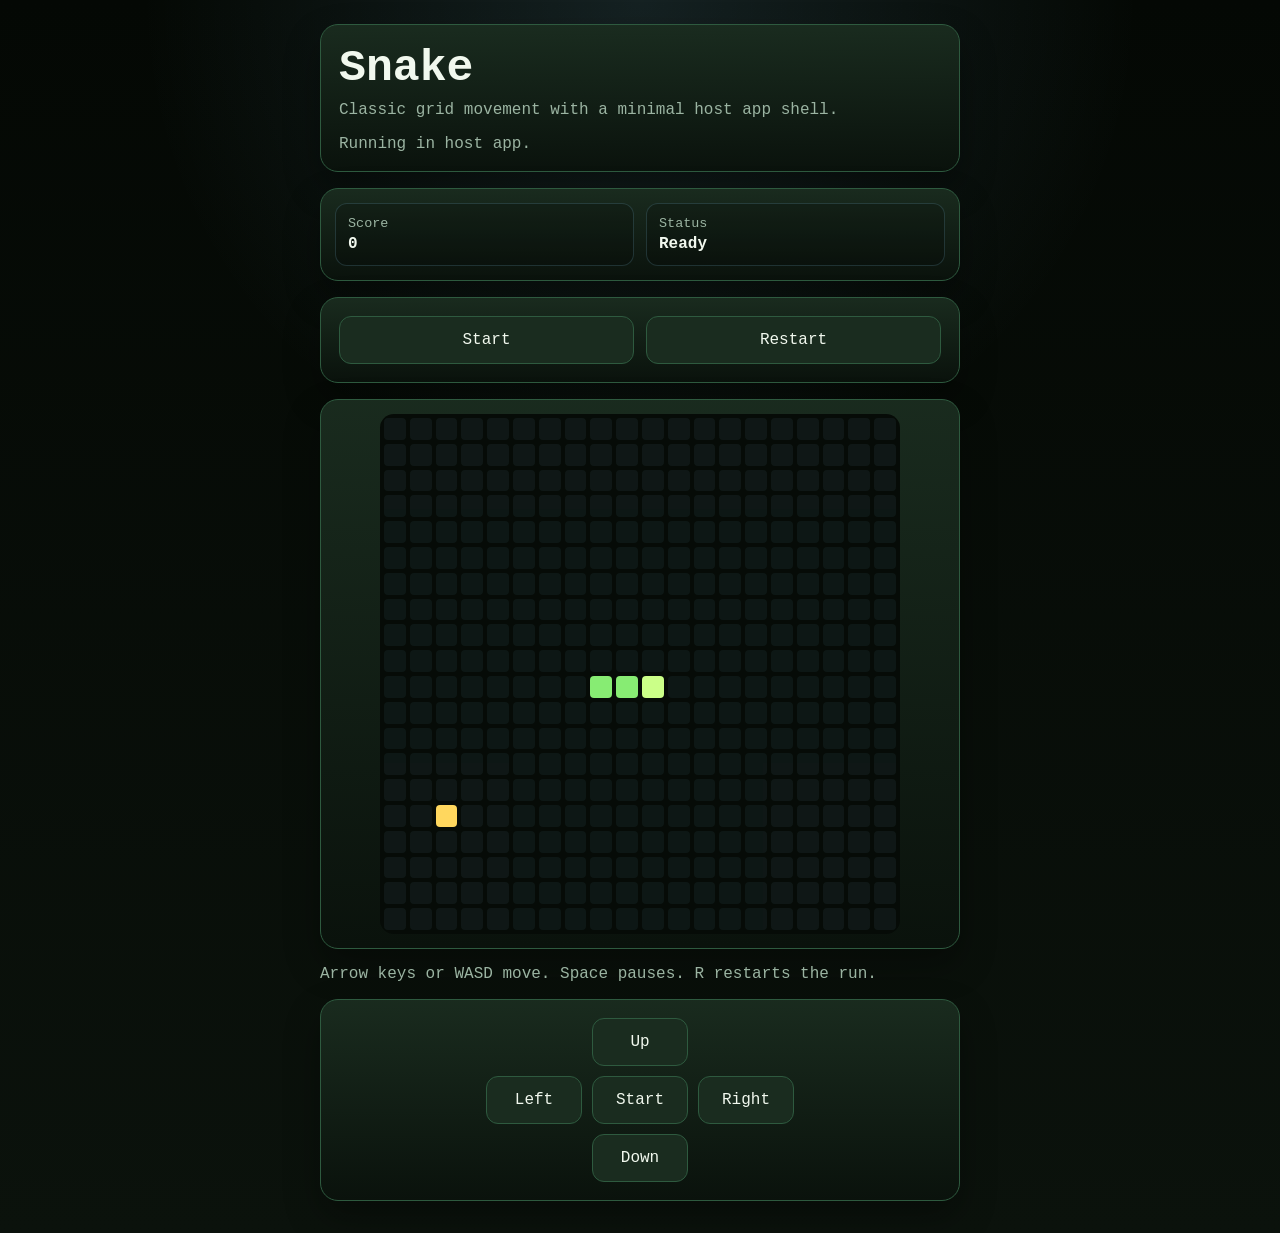
==== 100%/Shared (App)/Resources/index.html @ 5326e8a5 "e72dddf" ====
<!DOCTYPE html>
<html lang="en">
<head>
  <meta charset="UTF-8">
  <meta name="viewport" content="width=device-width, initial-scale=1.0">
  <title>Snake</title>
  <link rel="stylesheet" href="./Style.css">
  <script src="./SnakeGame.js" defer></script>
  <script src="./Script.js" defer></script>
</head>
<body>
  <main class="app-shell">
    <section class="game-copy" aria-label="Game introduction">
      <h1>Snake</h1>
      <p class="subtitle">Classic grid movement with a minimal host app shell.</p>
      <p class="platform-note" data-platform>Running in the browser.</p>
    </section>

    <section class="scoreboard" aria-label="Scoreboard">
      <div class="score-card">
        <span>Score</span>
        <strong data-score>0</strong>
      </div>
      <div class="score-card">
        <span>Status</span>
        <strong data-status>Ready</strong>
      </div>
    </section>

    <div class="game-actions">
      <button type="button" data-toggle-play>Start</button>
      <button type="button" data-restart>Restart</button>
    </div>

    <div class="board-wrapper">
      <div class="board" data-board role="grid" aria-label="Snake game board"></div>
    </div>

    <p class="game-help">Arrow keys or WASD move. Space pauses. R restarts the run.</p>

    <div class="touch-controls" aria-label="On-screen controls">
      <div class="control-row">
        <button type="button" data-direction="up">Up</button>
      </div>
      <div class="control-row">
        <button type="button" data-direction="left">Left</button>
        <button type="button" data-toggle-play>Pause</button>
        <button type="button" data-direction="right">Right</button>
      </div>
      <div class="control-row">
        <button type="button" data-direction="down">Down</button>
      </div>
    </div>
  </main>
</body>
</html>
---- 100%/Shared (App)/Resources/Style.css ----
:root {
    --bg: #0b120c;
    --panel: #132117;
    --panel-strong: #1a2c1f;
    --line: #2e5a3f;
    --ink: #f1f8ee;
    --muted: #9bb4a2;
    --snake: #87ec73;
    --snake-head: #cbff88;
    --food: #ffd75e;
    --accent: #90d9ff;
    --shadow: 0 16px 36px rgba(0, 0, 0, 0.32);
}

* {
    box-sizing: border-box;
}

body {
    margin: 0;
    min-height: 100vh;
    font-family: "SF Mono", "Menlo", "Consolas", monospace;
    color: var(--ink);
    background:
        radial-gradient(circle at top, rgba(144, 217, 255, 0.12), transparent 36%),
        linear-gradient(180deg, #040804 0%, var(--bg) 100%);
}

.app-shell {
    width: min(92vw, 640px);
    margin: 0 auto;
    padding: 24px 0 32px;
}

.app-icon {
    display: block;
    margin: 0 auto 16px;
    border-radius: 16px;
    box-shadow: var(--shadow);
}

.game-copy,
.scoreboard,
.game-actions,
.board-wrapper,
.touch-controls {
    background: linear-gradient(180deg, rgba(26, 44, 31, 0.96), rgba(10, 18, 12, 0.96));
    border: 1px solid var(--line);
    border-radius: 18px;
    box-shadow: var(--shadow);
}

.game-copy,
.game-actions,
.touch-controls {
    padding: 18px;
}

.scoreboard,
.board-wrapper {
    padding: 14px;
}

.game-copy h1 {
    margin: 0 0 8px;
    font-size: clamp(2rem, 4.4vw, 2.8rem);
}

.subtitle,
.platform-note,
.game-help {
    margin: 0;
    color: var(--muted);
}

.platform-note,
.scoreboard,
.game-actions,
.board-wrapper,
.game-help,
.touch-controls {
    margin-top: 16px;
}

.scoreboard {
    display: grid;
    grid-template-columns: repeat(2, minmax(0, 1fr));
    gap: 12px;
}

.score-card {
    padding: 12px;
    border-radius: 12px;
    background: rgba(0, 0, 0, 0.18);
    border: 1px solid rgba(144, 217, 255, 0.16);
}

.score-card span {
    display: block;
    margin-bottom: 4px;
    color: var(--muted);
    font-size: 0.84rem;
}

.game-actions {
    display: grid;
    grid-template-columns: repeat(2, minmax(0, 1fr));
    gap: 12px;
}

button {
    min-height: 48px;
    border: 1px solid var(--line);
    border-radius: 12px;
    background: var(--panel-strong);
    color: var(--ink);
    font: inherit;
}

button:disabled {
    opacity: 0.52;
}

.board-wrapper {
    overflow: hidden;
}

.board {
    display: grid;
    grid-template-columns: repeat(var(--board-columns), minmax(0, 1fr));
    gap: 4px;
    width: min(100%, 520px);
    margin: 0 auto;
    aspect-ratio: 1;
    padding: 4px;
    border-radius: 14px;
    background: #060b07;
}

.board-cell {
    border-radius: 4px;
    background: rgba(144, 217, 255, 0.06);
}

.board-cell.snake {
    background: var(--snake);
}

.board-cell.snake-head {
    background: var(--snake-head);
}

.board-cell.food {
    background: var(--food);
}

.touch-controls {
    display: grid;
    gap: 10px;
}

.control-row {
    display: flex;
    justify-content: center;
    gap: 10px;
}

.control-row button {
    min-width: 96px;
}

@media (max-width: 520px) {
    .app-shell {
        width: min(94vw, 420px);
        padding-top: 16px;
    }

    .scoreboard,
    .game-actions {
        grid-template-columns: 1fr;
    }

    .control-row {
        flex-wrap: wrap;
    }

    .control-row button {
        flex: 1 1 42%;
        min-width: 0;
    }
}
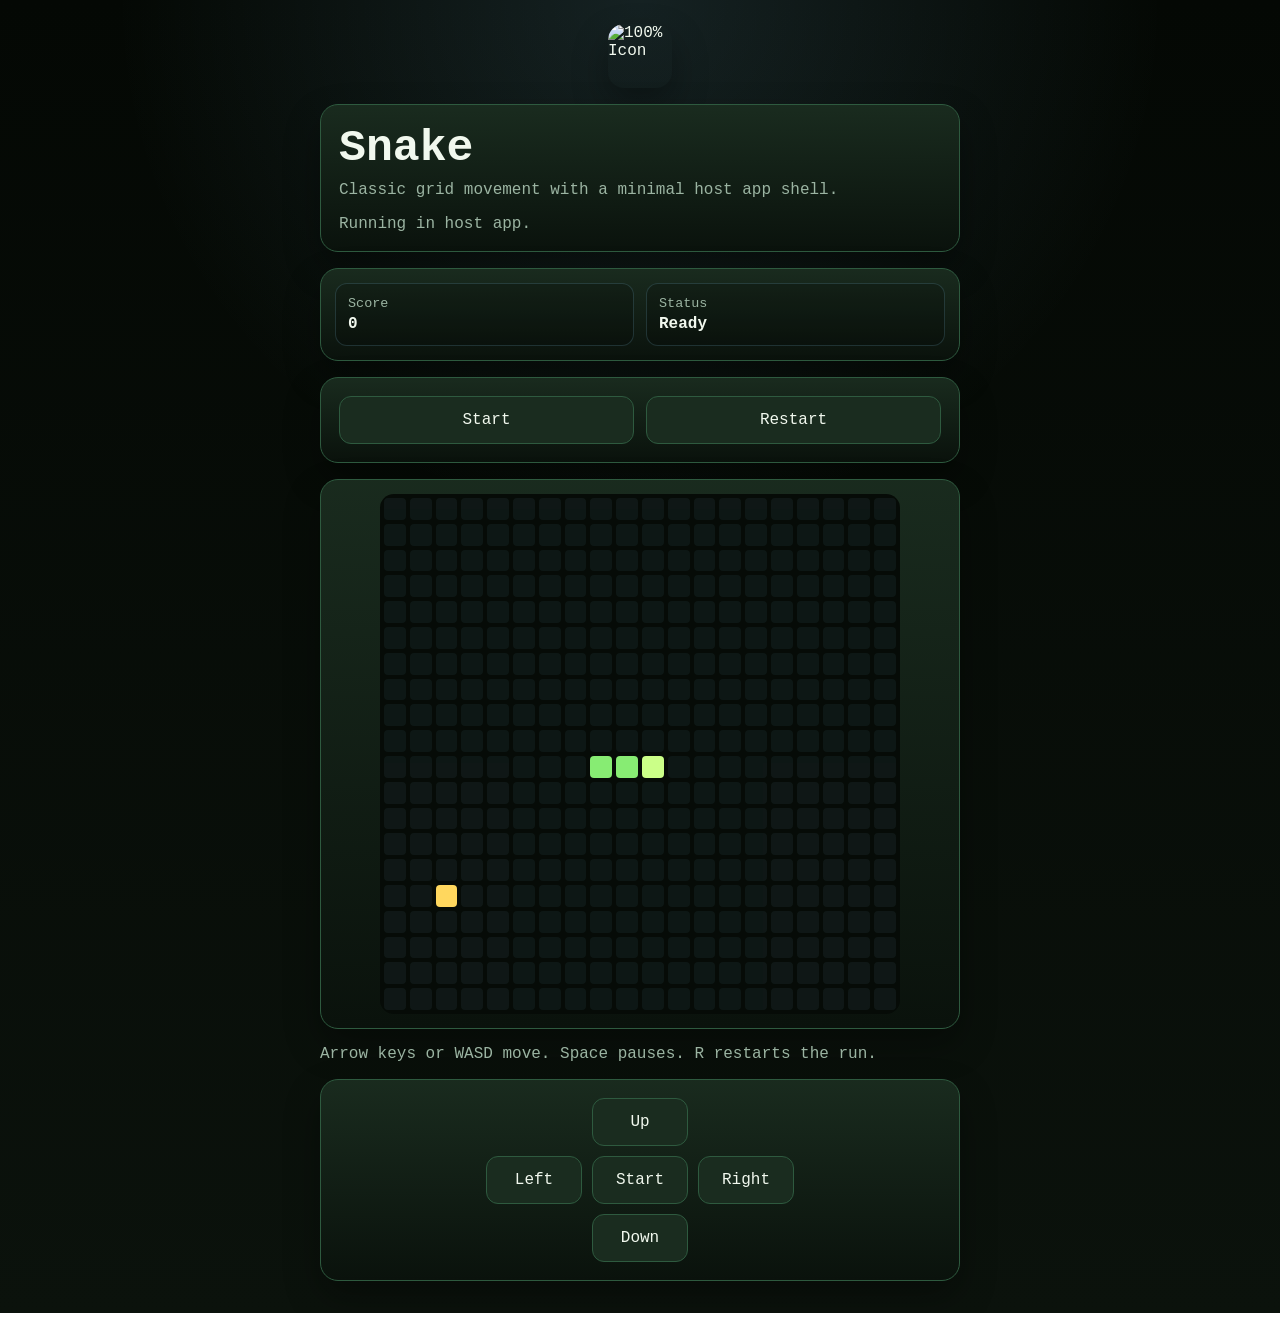
==== commit 9a014178: "Update ViewController to load 'index.html' instead of 'Main.html'" ====
--- a/100%/Shared (App)/Resources/index.html
+++ b/100%/Shared (App)/Resources/index.html
@@ -1,56 +1,53 @@
 <!DOCTYPE html>
-<html lang="en">
+<html>
 <head>
-  <meta charset="UTF-8">
-  <meta name="viewport" content="width=device-width, initial-scale=1.0">
-  <title>Snake</title>
-  <link rel="stylesheet" href="./Style.css">
-  <script src="./SnakeGame.js" defer></script>
-  <script src="./Script.js" defer></script>
+    <meta http-equiv="Content-Type" content="text/html; charset=utf-8">
+    <meta http-equiv="Content-Security-Policy" content="default-src 'self'">
+    <meta name="viewport" content="width=device-width, initial-scale=1, user-scalable=no">
+    <title>Snake</title>
+    <link rel="stylesheet" href="./Style.css">
+    <script src="./SnakeGame.js" defer></script>
+    <script src="./Script.js" defer></script>
 </head>
 <body>
-  <main class="app-shell">
-    <section class="game-copy" aria-label="Game introduction">
-      <h1>Snake</h1>
-      <p class="subtitle">Classic grid movement with a minimal host app shell.</p>
-      <p class="platform-note" data-platform>Running in the browser.</p>
-    </section>
-
-    <section class="scoreboard" aria-label="Scoreboard">
-      <div class="score-card">
-        <span>Score</span>
-        <strong data-score>0</strong>
-      </div>
-      <div class="score-card">
-        <span>Status</span>
-        <strong data-status>Ready</strong>
-      </div>
-    </section>
-
-    <div class="game-actions">
-      <button type="button" data-toggle-play>Start</button>
-      <button type="button" data-restart>Restart</button>
-    </div>
-
-    <div class="board-wrapper">
-      <div class="board" data-board role="grid" aria-label="Snake game board"></div>
-    </div>
-
-    <p class="game-help">Arrow keys or WASD move. Space pauses. R restarts the run.</p>
-
-    <div class="touch-controls" aria-label="On-screen controls">
-      <div class="control-row">
-        <button type="button" data-direction="up">Up</button>
-      </div>
-      <div class="control-row">
-        <button type="button" data-direction="left">Left</button>
-        <button type="button" data-toggle-play>Pause</button>
-        <button type="button" data-direction="right">Right</button>
-      </div>
-      <div class="control-row">
-        <button type="button" data-direction="down">Down</button>
-      </div>
-    </div>
-  </main>
+    <main class="app-shell">
+        <img class="app-icon" src="./Icon.png" width="64" height="64" alt="100% Icon">
+        <section class="game-copy" aria-label="Game introduction">
+            <h1>Snake</h1>
+            <p class="subtitle">Classic grid movement with a minimal host app shell.</p>
+            <p class="platform-note" data-platform>Running in the host app.</p>
+        </section>
+        <section class="scoreboard" aria-label="Scoreboard">
+            <div class="score-card">
+                <span>Score</span>
+                <strong data-score>0</strong>
+            </div>
+            <div class="score-card">
+                <span>Status</span>
+                <strong data-status>Ready</strong>
+            </div>
+        </section>
+        <div class="game-actions">
+            <button type="button" data-toggle-play>Start</button>
+            <button type="button" data-restart>Restart</button>
+        </div>
+        <div class="board-wrapper">
+            <div class="board" data-board role="grid" aria-label="Snake game board"></div>
+        </div>
+        <p class="game-help">Arrow keys or WASD move. Space pauses. R restarts the run.</p>
+        <div class="touch-controls" aria-label="On-screen controls">
+            <div class="control-row">
+                <button type="button" data-direction="up">Up</button>
+            </div>
+            <div class="control-row">
+                <button type="button" data-direction="left">Left</button>
+                <button type="button" data-toggle-play>Pause</button>
+                <button type="button" data-direction="right">Right</button>
+            </div>
+            <div class="control-row">
+                <button type="button" data-direction="down">Down</button>
+            </div>
+        </div>
+    </main>
 </body>
 </html>
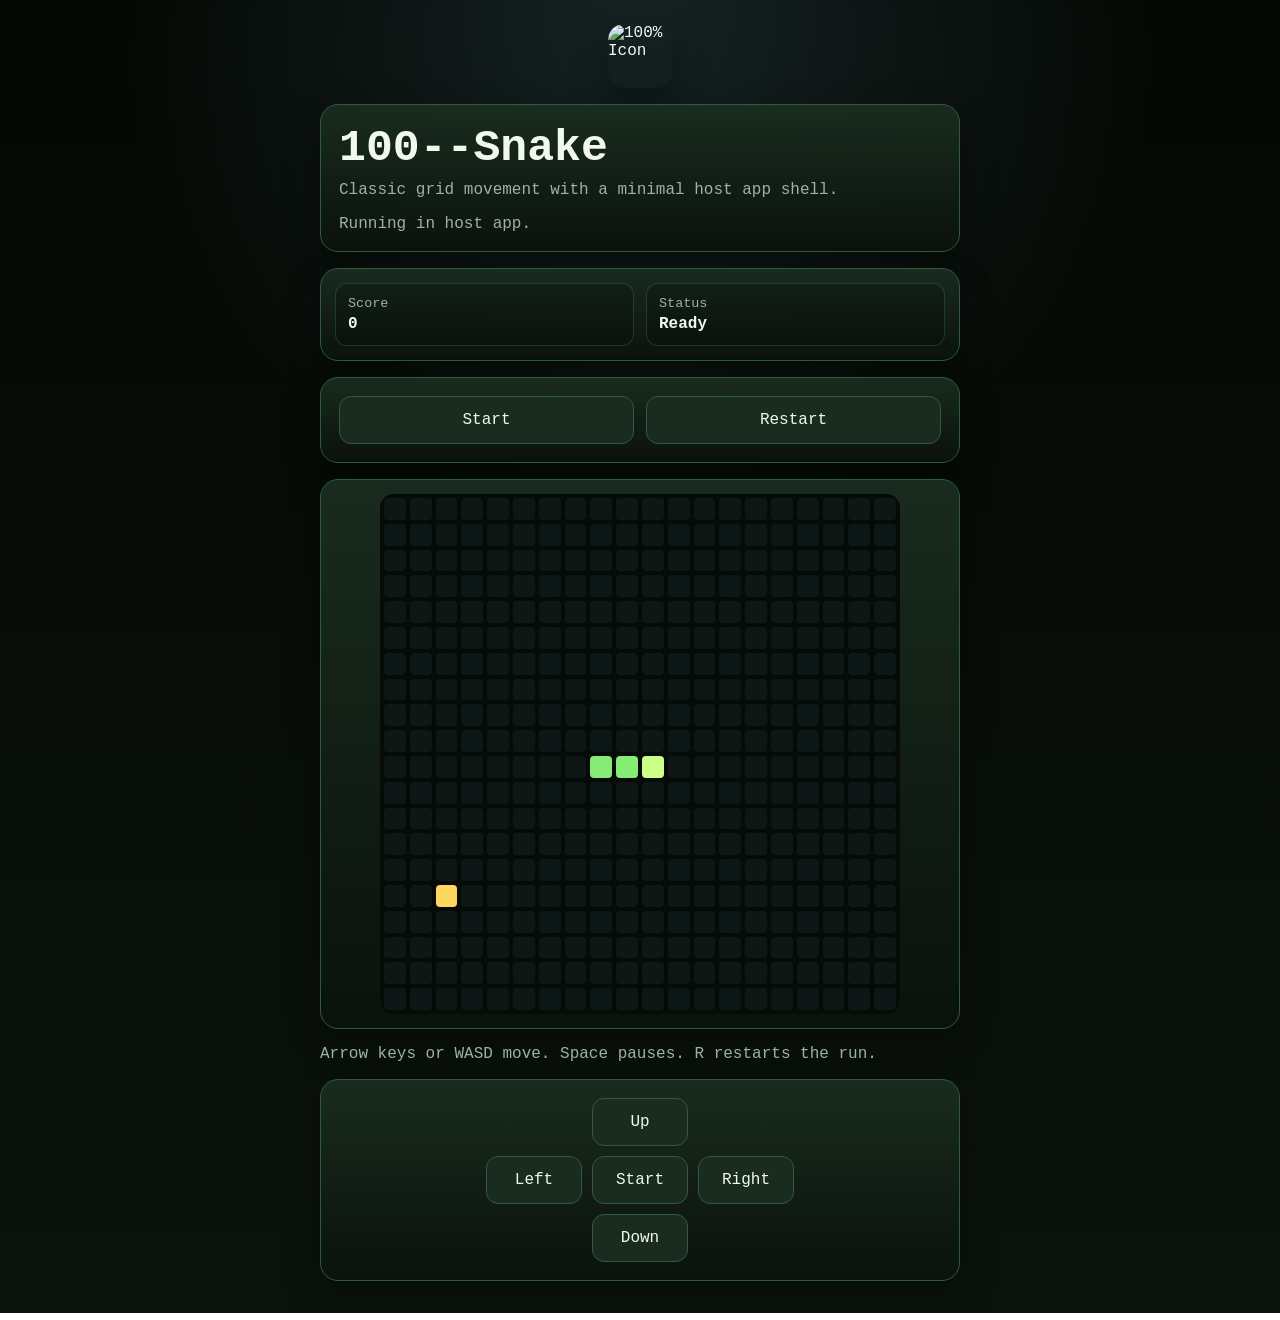
==== commit 05e6bdb2: "Update titles in HTML files to reflect game branding as '100--Snake'" ====
--- a/100%/Shared (App)/Resources/index.html
+++ b/100%/Shared (App)/Resources/index.html
@@ -4,7 +4,7 @@
     <meta http-equiv="Content-Type" content="text/html; charset=utf-8">
     <meta http-equiv="Content-Security-Policy" content="default-src 'self'">
     <meta name="viewport" content="width=device-width, initial-scale=1, user-scalable=no">
-    <title>Snake</title>
+    <title>100--Snake</title>
     <link rel="stylesheet" href="./Style.css">
     <script src="./SnakeGame.js" defer></script>
     <script src="./Script.js" defer></script>
@@ -13,7 +13,7 @@
     <main class="app-shell">
         <img class="app-icon" src="./Icon.png" width="64" height="64" alt="100% Icon">
         <section class="game-copy" aria-label="Game introduction">
-            <h1>Snake</h1>
+            <h1>100--Snake</h1>
             <p class="subtitle">Classic grid movement with a minimal host app shell.</p>
             <p class="platform-note" data-platform>Running in the host app.</p>
         </section>
